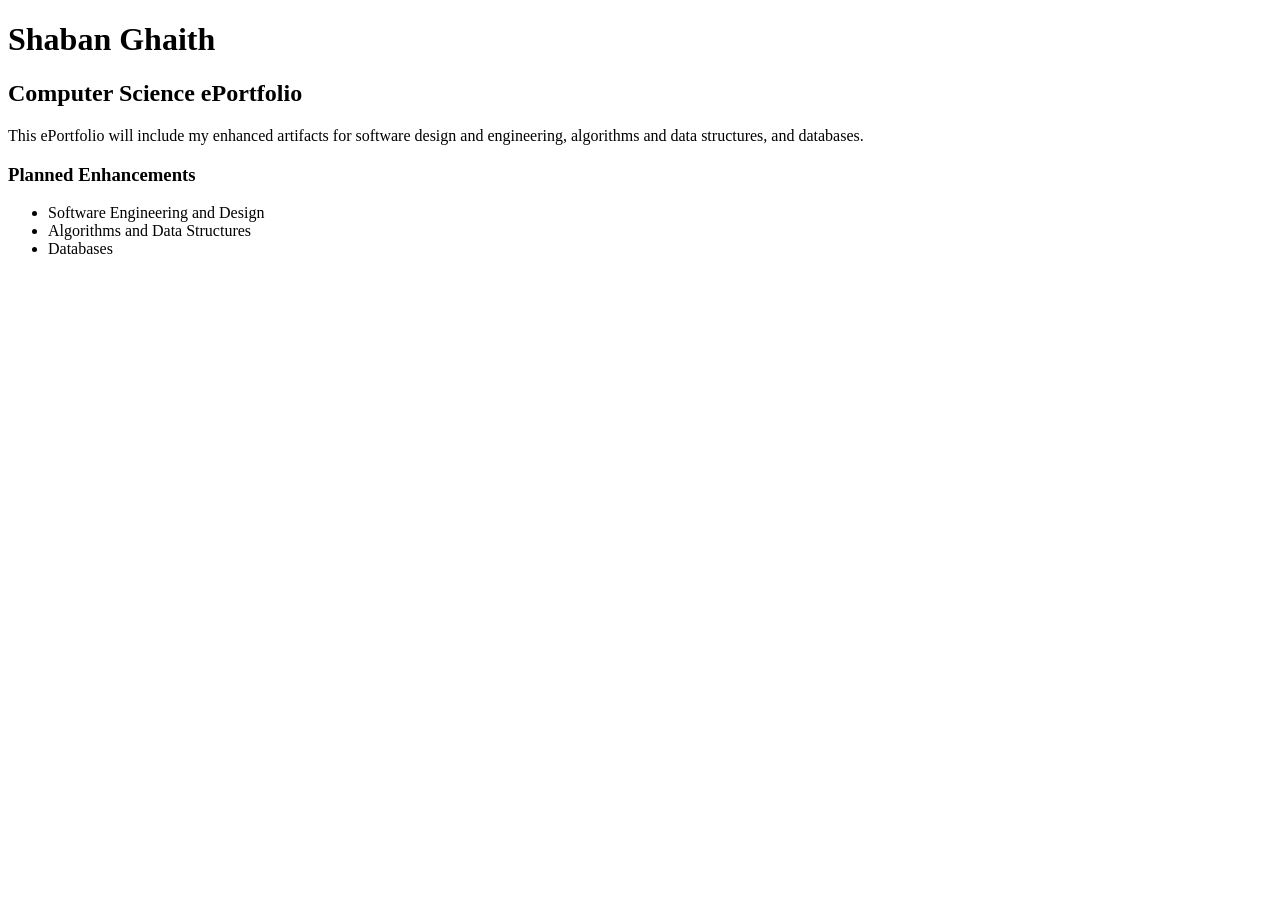
==== index.html @ 5a0df7dc "Add a simple homepage" ====
<!DOCTYPE html>
<html>
<head>
  <title>Shaban Ghaith ePortfolio</title>
</head>
<body>
  <h1>Shaban Ghaith</h1>
  <h2>Computer Science ePortfolio</h2>
  <p>This ePortfolio will include my enhanced artifacts for software design and engineering, algorithms and data structures, and databases.</p>

  <h3>Planned Enhancements</h3>
  <ul>
    <li>Software Engineering and Design</li>
    <li>Algorithms and Data Structures</li>
    <li>Databases</li>
  </ul>
</body>
</html>
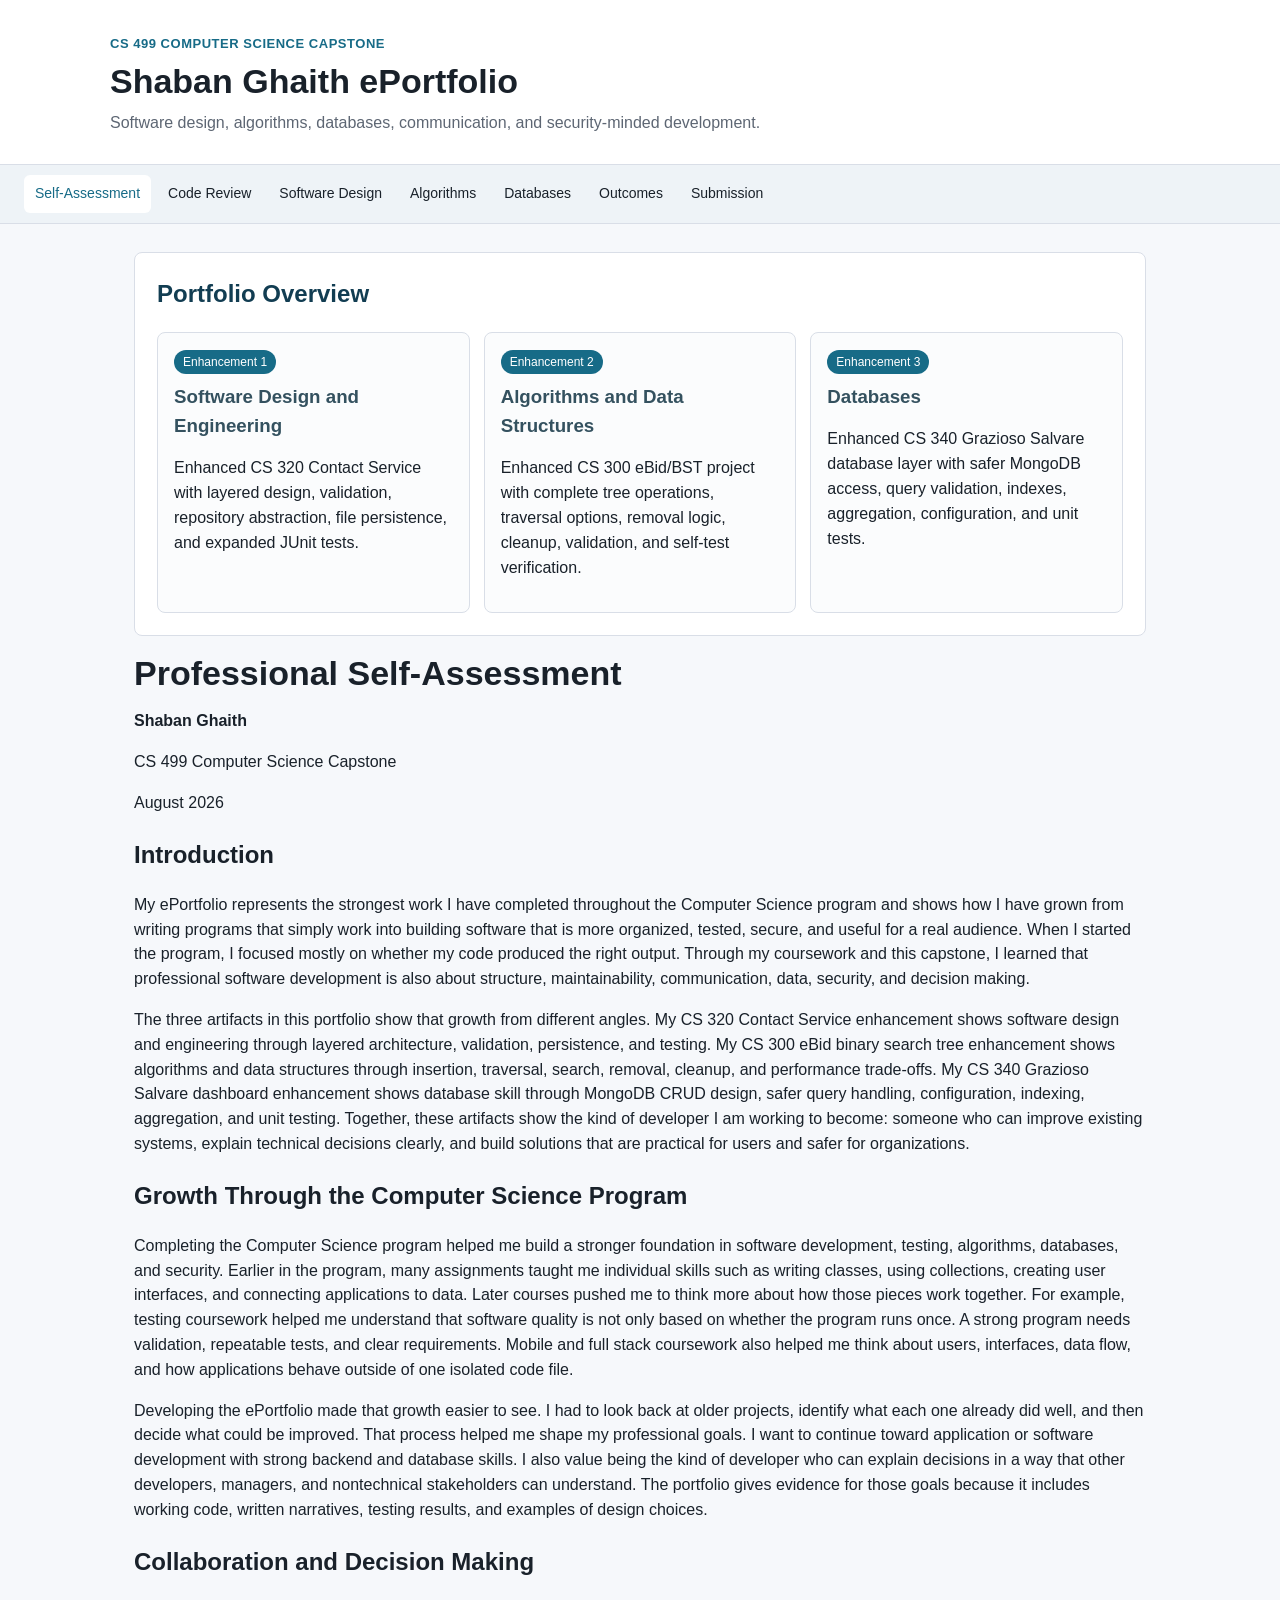
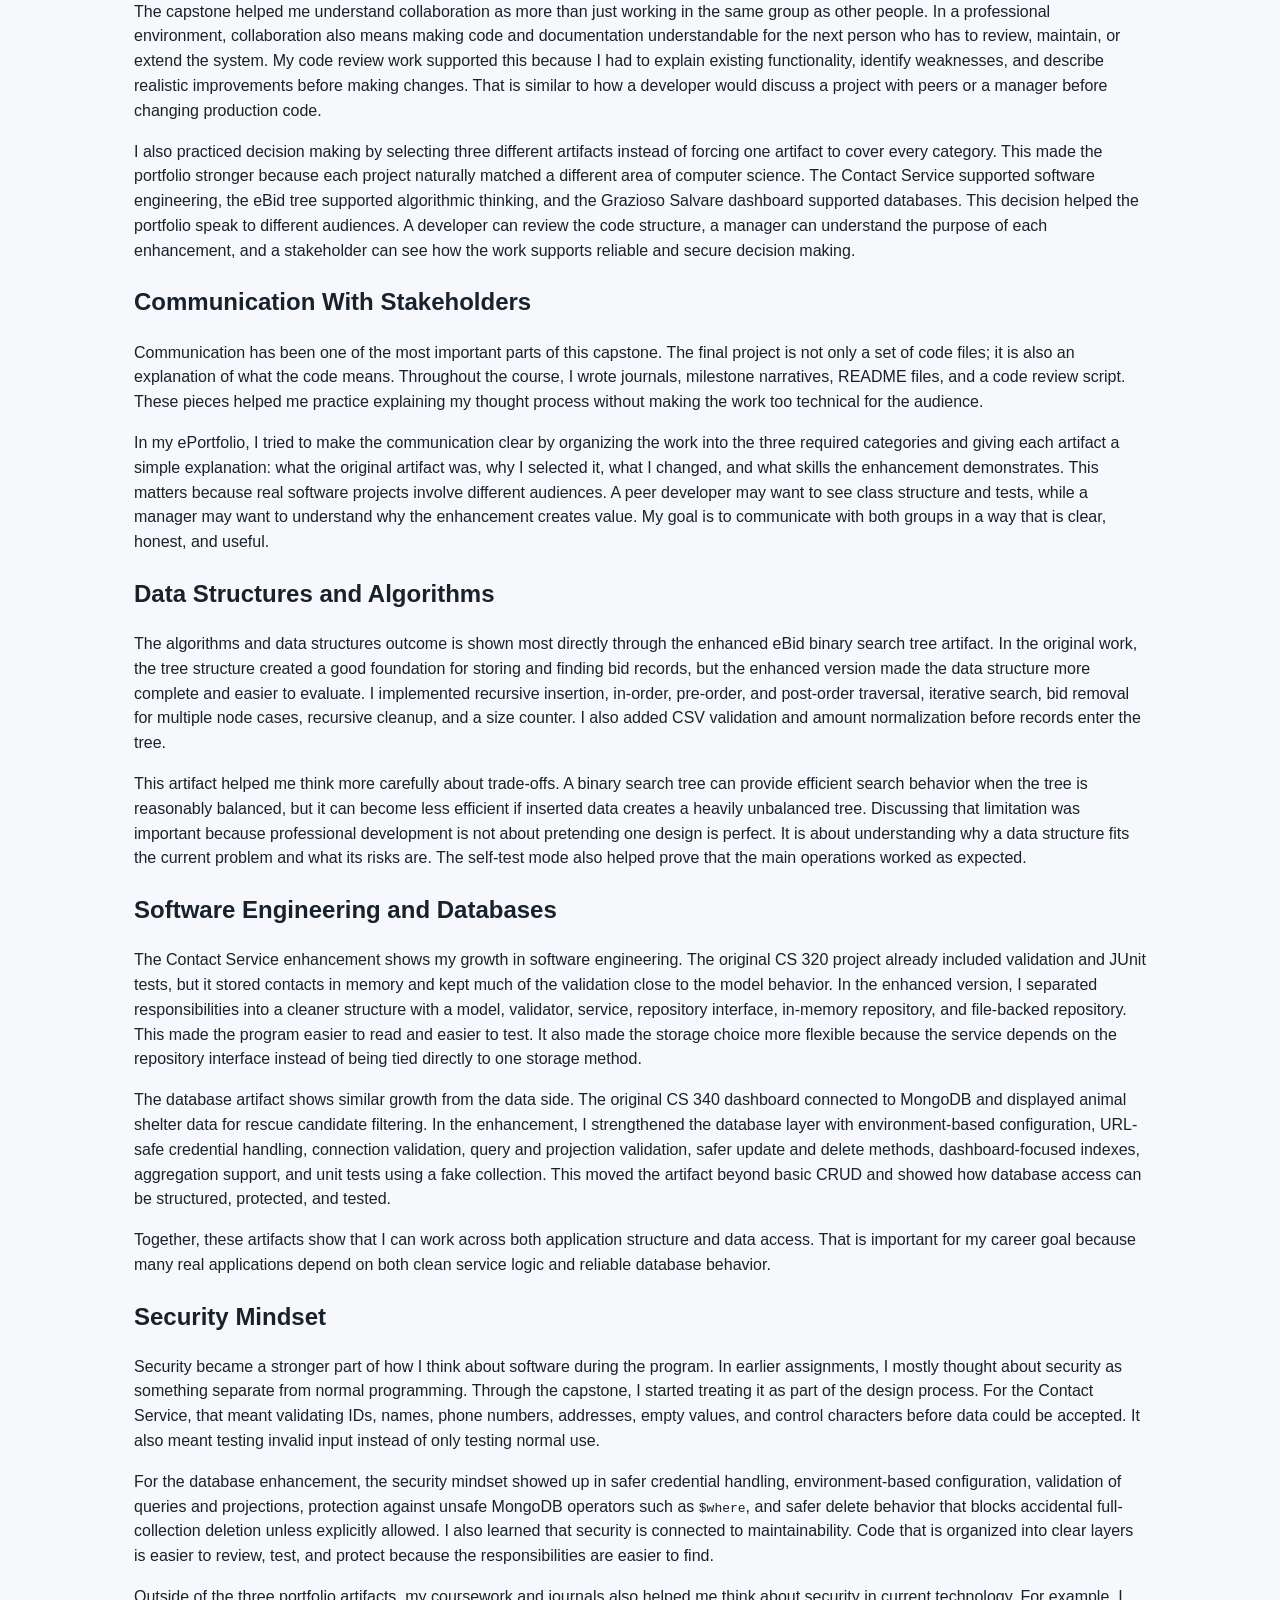
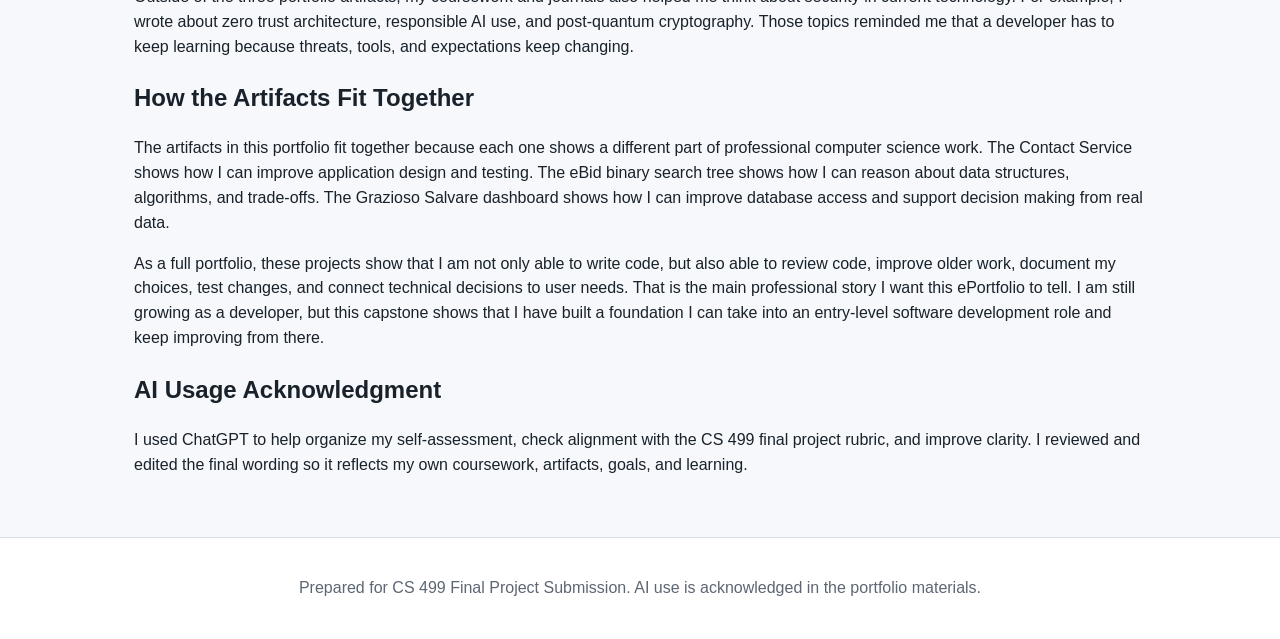
==== commit 19f9c7b7: "Add CS 499 final ePortfolio" ====
--- a/index.html
+++ b/index.html
@@ -1,18 +1,71 @@
-<!DOCTYPE html>
-<html>
+<!doctype html>
+<html lang="en">
 <head>
-  <title>Shaban Ghaith ePortfolio</title>
+  <meta charset="utf-8">
+  <meta name="viewport" content="width=device-width, initial-scale=1">
+  <title>Professional Self-Assessment</title>
+  <link rel="stylesheet" href="styles.css">
 </head>
 <body>
-  <h1>Shaban Ghaith</h1>
-  <h2>Computer Science ePortfolio</h2>
-  <p>This ePortfolio will include my enhanced artifacts for software design and engineering, algorithms and data structures, and databases.</p>
-
-  <h3>Planned Enhancements</h3>
-  <ul>
-    <li>Software Engineering and Design</li>
-    <li>Algorithms and Data Structures</li>
-    <li>Databases</li>
-  </ul>
+  <header class="site-header">
+    <div>
+      <p class="eyebrow">CS 499 Computer Science Capstone</p>
+      <h1>Shaban Ghaith ePortfolio</h1>
+      <p class="tagline">Software design, algorithms, databases, communication, and security-minded development.</p>
+    </div>
+  </header>
+  <nav class="nav"><a class="active" href="index.html">Self-Assessment</a>
+<a class="" href="code-review.html">Code Review</a>
+<a class="" href="enhancement-one.html">Software Design</a>
+<a class="" href="enhancement-two.html">Algorithms</a>
+<a class="" href="enhancement-three.html">Databases</a>
+<a class="" href="outcomes.html">Outcomes</a>
+<a class="" href="submission.html">Submission</a></nav>
+  <main class="content">
+    
+    <section class="section">
+      <h2>Portfolio Overview</h2>
+      <div class="cards">
+        <div class="card"><span class="badge">Enhancement 1</span><h3>Software Design and Engineering</h3><p>Enhanced CS 320 Contact Service with layered design, validation, repository abstraction, file persistence, and expanded JUnit tests.</p></div>
+        <div class="card"><span class="badge">Enhancement 2</span><h3>Algorithms and Data Structures</h3><p>Enhanced CS 300 eBid/BST project with complete tree operations, traversal options, removal logic, cleanup, validation, and self-test verification.</p></div>
+        <div class="card"><span class="badge">Enhancement 3</span><h3>Databases</h3><p>Enhanced CS 340 Grazioso Salvare database layer with safer MongoDB access, query validation, indexes, aggregation, configuration, and unit tests.</p></div>
+      </div>
+    </section>
+    <h1>Professional Self-Assessment</h1>
+<p><strong>Shaban Ghaith</strong></p>
+<p>CS 499 Computer Science Capstone</p>
+<p>August 2026</p>
+<h2>Introduction</h2>
+<p>My ePortfolio represents the strongest work I have completed throughout the Computer Science program and shows how I have grown from writing programs that simply work into building software that is more organized, tested, secure, and useful for a real audience. When I started the program, I focused mostly on whether my code produced the right output. Through my coursework and this capstone, I learned that professional software development is also about structure, maintainability, communication, data, security, and decision making.</p>
+<p>The three artifacts in this portfolio show that growth from different angles. My CS 320 Contact Service enhancement shows software design and engineering through layered architecture, validation, persistence, and testing. My CS 300 eBid binary search tree enhancement shows algorithms and data structures through insertion, traversal, search, removal, cleanup, and performance trade-offs. My CS 340 Grazioso Salvare dashboard enhancement shows database skill through MongoDB CRUD design, safer query handling, configuration, indexing, aggregation, and unit testing. Together, these artifacts show the kind of developer I am working to become: someone who can improve existing systems, explain technical decisions clearly, and build solutions that are practical for users and safer for organizations.</p>
+<h2>Growth Through the Computer Science Program</h2>
+<p>Completing the Computer Science program helped me build a stronger foundation in software development, testing, algorithms, databases, and security. Earlier in the program, many assignments taught me individual skills such as writing classes, using collections, creating user interfaces, and connecting applications to data. Later courses pushed me to think more about how those pieces work together. For example, testing coursework helped me understand that software quality is not only based on whether the program runs once. A strong program needs validation, repeatable tests, and clear requirements. Mobile and full stack coursework also helped me think about users, interfaces, data flow, and how applications behave outside of one isolated code file.</p>
+<p>Developing the ePortfolio made that growth easier to see. I had to look back at older projects, identify what each one already did well, and then decide what could be improved. That process helped me shape my professional goals. I want to continue toward application or software development with strong backend and database skills. I also value being the kind of developer who can explain decisions in a way that other developers, managers, and nontechnical stakeholders can understand. The portfolio gives evidence for those goals because it includes working code, written narratives, testing results, and examples of design choices.</p>
+<h2>Collaboration and Decision Making</h2>
+<p>The capstone helped me understand collaboration as more than just working in the same group as other people. In a professional environment, collaboration also means making code and documentation understandable for the next person who has to review, maintain, or extend the system. My code review work supported this because I had to explain existing functionality, identify weaknesses, and describe realistic improvements before making changes. That is similar to how a developer would discuss a project with peers or a manager before changing production code.</p>
+<p>I also practiced decision making by selecting three different artifacts instead of forcing one artifact to cover every category. This made the portfolio stronger because each project naturally matched a different area of computer science. The Contact Service supported software engineering, the eBid tree supported algorithmic thinking, and the Grazioso Salvare dashboard supported databases. This decision helped the portfolio speak to different audiences. A developer can review the code structure, a manager can understand the purpose of each enhancement, and a stakeholder can see how the work supports reliable and secure decision making.</p>
+<h2>Communication With Stakeholders</h2>
+<p>Communication has been one of the most important parts of this capstone. The final project is not only a set of code files; it is also an explanation of what the code means. Throughout the course, I wrote journals, milestone narratives, README files, and a code review script. These pieces helped me practice explaining my thought process without making the work too technical for the audience.</p>
+<p>In my ePortfolio, I tried to make the communication clear by organizing the work into the three required categories and giving each artifact a simple explanation: what the original artifact was, why I selected it, what I changed, and what skills the enhancement demonstrates. This matters because real software projects involve different audiences. A peer developer may want to see class structure and tests, while a manager may want to understand why the enhancement creates value. My goal is to communicate with both groups in a way that is clear, honest, and useful.</p>
+<h2>Data Structures and Algorithms</h2>
+<p>The algorithms and data structures outcome is shown most directly through the enhanced eBid binary search tree artifact. In the original work, the tree structure created a good foundation for storing and finding bid records, but the enhanced version made the data structure more complete and easier to evaluate. I implemented recursive insertion, in-order, pre-order, and post-order traversal, iterative search, bid removal for multiple node cases, recursive cleanup, and a size counter. I also added CSV validation and amount normalization before records enter the tree.</p>
+<p>This artifact helped me think more carefully about trade-offs. A binary search tree can provide efficient search behavior when the tree is reasonably balanced, but it can become less efficient if inserted data creates a heavily unbalanced tree. Discussing that limitation was important because professional development is not about pretending one design is perfect. It is about understanding why a data structure fits the current problem and what its risks are. The self-test mode also helped prove that the main operations worked as expected.</p>
+<h2>Software Engineering and Databases</h2>
+<p>The Contact Service enhancement shows my growth in software engineering. The original CS 320 project already included validation and JUnit tests, but it stored contacts in memory and kept much of the validation close to the model behavior. In the enhanced version, I separated responsibilities into a cleaner structure with a model, validator, service, repository interface, in-memory repository, and file-backed repository. This made the program easier to read and easier to test. It also made the storage choice more flexible because the service depends on the repository interface instead of being tied directly to one storage method.</p>
+<p>The database artifact shows similar growth from the data side. The original CS 340 dashboard connected to MongoDB and displayed animal shelter data for rescue candidate filtering. In the enhancement, I strengthened the database layer with environment-based configuration, URL-safe credential handling, connection validation, query and projection validation, safer update and delete methods, dashboard-focused indexes, aggregation support, and unit tests using a fake collection. This moved the artifact beyond basic CRUD and showed how database access can be structured, protected, and tested.</p>
+<p>Together, these artifacts show that I can work across both application structure and data access. That is important for my career goal because many real applications depend on both clean service logic and reliable database behavior.</p>
+<h2>Security Mindset</h2>
+<p>Security became a stronger part of how I think about software during the program. In earlier assignments, I mostly thought about security as something separate from normal programming. Through the capstone, I started treating it as part of the design process. For the Contact Service, that meant validating IDs, names, phone numbers, addresses, empty values, and control characters before data could be accepted. It also meant testing invalid input instead of only testing normal use.</p>
+<p>For the database enhancement, the security mindset showed up in safer credential handling, environment-based configuration, validation of queries and projections, protection against unsafe MongoDB operators such as <code>$where</code>, and safer delete behavior that blocks accidental full-collection deletion unless explicitly allowed. I also learned that security is connected to maintainability. Code that is organized into clear layers is easier to review, test, and protect because the responsibilities are easier to find.</p>
+<p>Outside of the three portfolio artifacts, my coursework and journals also helped me think about security in current technology. For example, I wrote about zero trust architecture, responsible AI use, and post-quantum cryptography. Those topics reminded me that a developer has to keep learning because threats, tools, and expectations keep changing.</p>
+<h2>How the Artifacts Fit Together</h2>
+<p>The artifacts in this portfolio fit together because each one shows a different part of professional computer science work. The Contact Service shows how I can improve application design and testing. The eBid binary search tree shows how I can reason about data structures, algorithms, and trade-offs. The Grazioso Salvare dashboard shows how I can improve database access and support decision making from real data.</p>
+<p>As a full portfolio, these projects show that I am not only able to write code, but also able to review code, improve older work, document my choices, test changes, and connect technical decisions to user needs. That is the main professional story I want this ePortfolio to tell. I am still growing as a developer, but this capstone shows that I have built a foundation I can take into an entry-level software development role and keep improving from there.</p>
+<h2>AI Usage Acknowledgment</h2>
+<p>I used ChatGPT to help organize my self-assessment, check alignment with the CS 499 final project rubric, and improve clarity. I reviewed and edited the final wording so it reflects my own coursework, artifacts, goals, and learning.</p>
+  </main>
+  <footer class="footer">
+    <p>Prepared for CS 499 Final Project Submission. AI use is acknowledged in the portfolio materials.</p>
+  </footer>
 </body>
 </html>
--- a/styles.css
+++ b/styles.css
@@ -0,0 +1,154 @@
+
+:root {
+  --ink: #19212a;
+  --muted: #5d6673;
+  --line: #d9dee7;
+  --paper: #ffffff;
+  --wash: #f6f8fb;
+  --accent: #176b87;
+  --accent-2: #7a5c2e;
+  --good: #276749;
+}
+* { box-sizing: border-box; }
+body {
+  margin: 0;
+  font-family: Arial, Helvetica, sans-serif;
+  color: var(--ink);
+  background: var(--wash);
+  line-height: 1.55;
+}
+.site-header {
+  background: #ffffff;
+  border-bottom: 1px solid var(--line);
+  padding: 34px 24px 28px;
+}
+.site-header > div, .content {
+  max-width: 1060px;
+  margin: 0 auto;
+}
+.eyebrow {
+  margin: 0 0 8px;
+  color: var(--accent);
+  font-size: 13px;
+  font-weight: 700;
+  letter-spacing: .04em;
+  text-transform: uppercase;
+}
+h1 {
+  margin: 0;
+  font-size: 34px;
+  line-height: 1.15;
+}
+.tagline {
+  margin: 10px 0 0;
+  max-width: 760px;
+  color: var(--muted);
+}
+.nav {
+  position: sticky;
+  top: 0;
+  z-index: 10;
+  display: flex;
+  gap: 6px;
+  overflow-x: auto;
+  padding: 10px 24px;
+  background: #eef3f7;
+  border-bottom: 1px solid var(--line);
+}
+.nav a {
+  color: var(--ink);
+  text-decoration: none;
+  padding: 8px 11px;
+  border-radius: 6px;
+  white-space: nowrap;
+  font-size: 14px;
+}
+.nav a.active, .nav a:hover {
+  background: #ffffff;
+  color: var(--accent);
+}
+.content {
+  padding: 28px 24px 44px;
+}
+.section {
+  background: var(--paper);
+  border: 1px solid var(--line);
+  border-radius: 8px;
+  padding: 22px;
+  margin-bottom: 18px;
+}
+.section h2 {
+  margin-top: 0;
+  color: #123d52;
+  font-size: 24px;
+}
+.section h3 {
+  color: #34515f;
+  margin-bottom: 6px;
+}
+.cards {
+  display: grid;
+  grid-template-columns: repeat(auto-fit, minmax(240px, 1fr));
+  gap: 14px;
+}
+.card {
+  border: 1px solid var(--line);
+  border-radius: 8px;
+  padding: 16px;
+  background: #fbfcfd;
+}
+.card h3 { margin-top: 0; }
+.badge {
+  display: inline-block;
+  font-size: 12px;
+  color: #fff;
+  background: var(--accent);
+  border-radius: 999px;
+  padding: 3px 9px;
+  margin-bottom: 8px;
+}
+.link-grid {
+  display: grid;
+  grid-template-columns: repeat(auto-fit, minmax(230px, 1fr));
+  gap: 10px;
+  margin-top: 12px;
+}
+.link-grid a, .button {
+  display: block;
+  border: 1px solid var(--line);
+  background: #ffffff;
+  color: #0f5369;
+  padding: 10px 12px;
+  border-radius: 6px;
+  text-decoration: none;
+  font-weight: 700;
+}
+.link-grid a:hover, .button:hover {
+  border-color: var(--accent);
+}
+.outcome {
+  border-left: 4px solid var(--accent);
+  padding-left: 14px;
+  margin: 16px 0;
+}
+.narrative p {
+  margin: 0 0 12px;
+}
+pre {
+  overflow-x: auto;
+  padding: 14px;
+  border-radius: 6px;
+  background: #101820;
+  color: #edf7ff;
+}
+.footer {
+  border-top: 1px solid var(--line);
+  color: var(--muted);
+  text-align: center;
+  padding: 22px;
+  background: #ffffff;
+}
+@media (max-width: 640px) {
+  h1 { font-size: 28px; }
+  .section { padding: 18px; }
+}
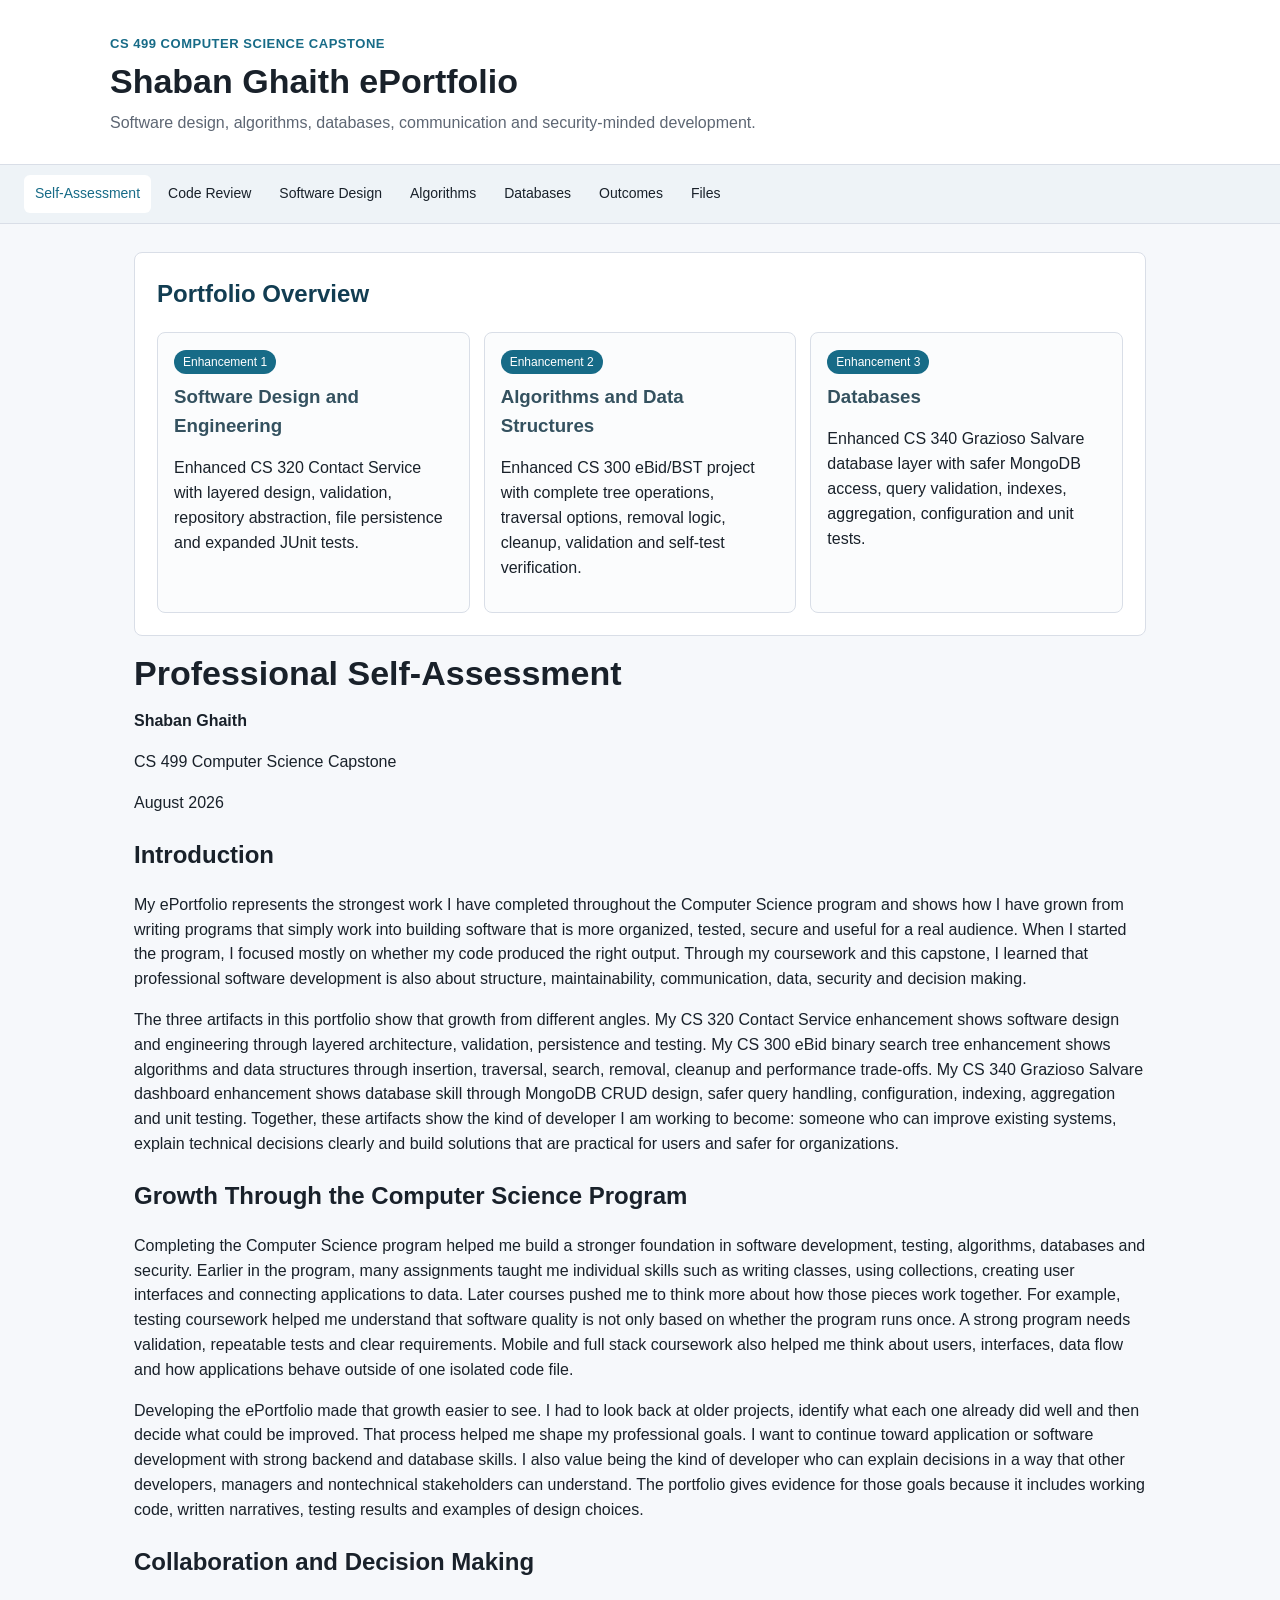
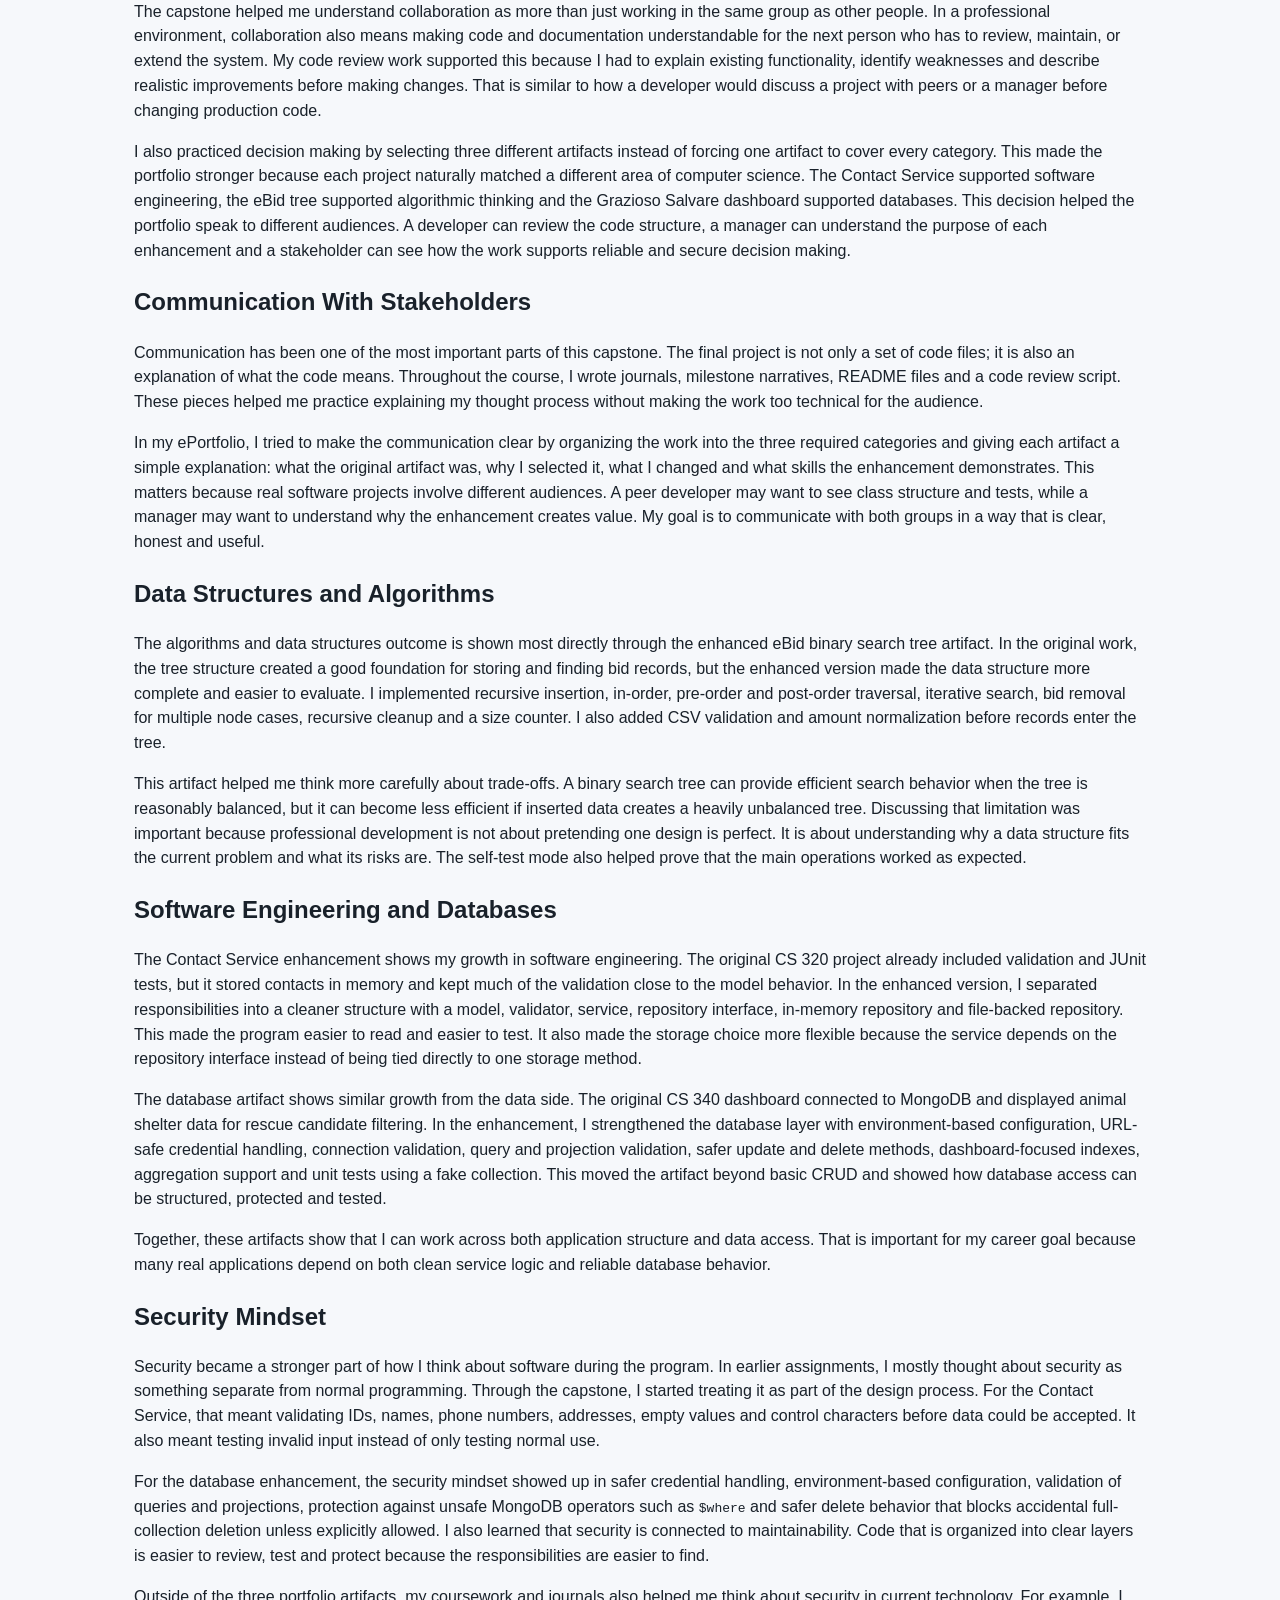
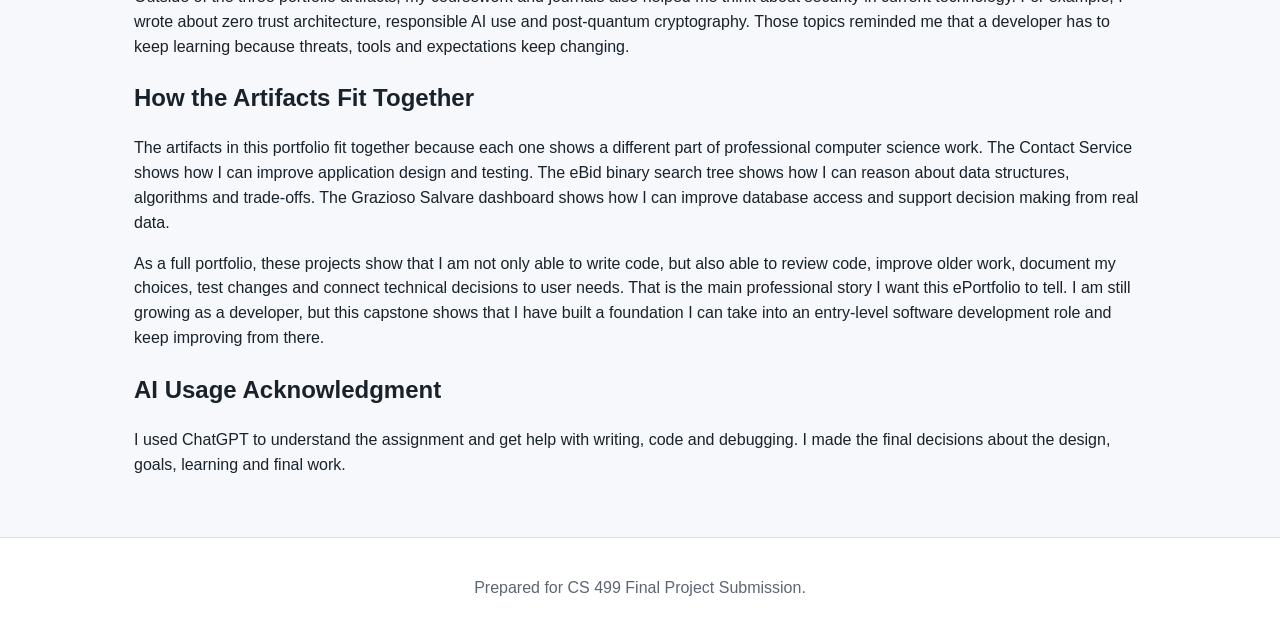
==== commit 5e18c99d: "Refine CS 499 ePortfolio wording" ====
--- a/index.html
+++ b/index.html
@@ -11,7 +11,7 @@
     <div>
       <p class="eyebrow">CS 499 Computer Science Capstone</p>
       <h1>Shaban Ghaith ePortfolio</h1>
-      <p class="tagline">Software design, algorithms, databases, communication, and security-minded development.</p>
+      <p class="tagline">Software design, algorithms, databases, communication and security-minded development.</p>
     </div>
   </header>
   <nav class="nav"><a class="active" href="index.html">Self-Assessment</a>
@@ -20,15 +20,15 @@
 <a class="" href="enhancement-two.html">Algorithms</a>
 <a class="" href="enhancement-three.html">Databases</a>
 <a class="" href="outcomes.html">Outcomes</a>
-<a class="" href="submission.html">Submission</a></nav>
+<a class="" href="submission.html">Files</a></nav>
   <main class="content">
     
     <section class="section">
       <h2>Portfolio Overview</h2>
       <div class="cards">
-        <div class="card"><span class="badge">Enhancement 1</span><h3>Software Design and Engineering</h3><p>Enhanced CS 320 Contact Service with layered design, validation, repository abstraction, file persistence, and expanded JUnit tests.</p></div>
-        <div class="card"><span class="badge">Enhancement 2</span><h3>Algorithms and Data Structures</h3><p>Enhanced CS 300 eBid/BST project with complete tree operations, traversal options, removal logic, cleanup, validation, and self-test verification.</p></div>
-        <div class="card"><span class="badge">Enhancement 3</span><h3>Databases</h3><p>Enhanced CS 340 Grazioso Salvare database layer with safer MongoDB access, query validation, indexes, aggregation, configuration, and unit tests.</p></div>
+        <div class="card"><span class="badge">Enhancement 1</span><h3>Software Design and Engineering</h3><p>Enhanced CS 320 Contact Service with layered design, validation, repository abstraction, file persistence and expanded JUnit tests.</p></div>
+        <div class="card"><span class="badge">Enhancement 2</span><h3>Algorithms and Data Structures</h3><p>Enhanced CS 300 eBid/BST project with complete tree operations, traversal options, removal logic, cleanup, validation and self-test verification.</p></div>
+        <div class="card"><span class="badge">Enhancement 3</span><h3>Databases</h3><p>Enhanced CS 340 Grazioso Salvare database layer with safer MongoDB access, query validation, indexes, aggregation, configuration and unit tests.</p></div>
       </div>
     </section>
     <h1>Professional Self-Assessment</h1>
@@ -36,36 +36,36 @@
 <p>CS 499 Computer Science Capstone</p>
 <p>August 2026</p>
 <h2>Introduction</h2>
-<p>My ePortfolio represents the strongest work I have completed throughout the Computer Science program and shows how I have grown from writing programs that simply work into building software that is more organized, tested, secure, and useful for a real audience. When I started the program, I focused mostly on whether my code produced the right output. Through my coursework and this capstone, I learned that professional software development is also about structure, maintainability, communication, data, security, and decision making.</p>
-<p>The three artifacts in this portfolio show that growth from different angles. My CS 320 Contact Service enhancement shows software design and engineering through layered architecture, validation, persistence, and testing. My CS 300 eBid binary search tree enhancement shows algorithms and data structures through insertion, traversal, search, removal, cleanup, and performance trade-offs. My CS 340 Grazioso Salvare dashboard enhancement shows database skill through MongoDB CRUD design, safer query handling, configuration, indexing, aggregation, and unit testing. Together, these artifacts show the kind of developer I am working to become: someone who can improve existing systems, explain technical decisions clearly, and build solutions that are practical for users and safer for organizations.</p>
+<p>My ePortfolio represents the strongest work I have completed throughout the Computer Science program and shows how I have grown from writing programs that simply work into building software that is more organized, tested, secure and useful for a real audience. When I started the program, I focused mostly on whether my code produced the right output. Through my coursework and this capstone, I learned that professional software development is also about structure, maintainability, communication, data, security and decision making.</p>
+<p>The three artifacts in this portfolio show that growth from different angles. My CS 320 Contact Service enhancement shows software design and engineering through layered architecture, validation, persistence and testing. My CS 300 eBid binary search tree enhancement shows algorithms and data structures through insertion, traversal, search, removal, cleanup and performance trade-offs. My CS 340 Grazioso Salvare dashboard enhancement shows database skill through MongoDB CRUD design, safer query handling, configuration, indexing, aggregation and unit testing. Together, these artifacts show the kind of developer I am working to become: someone who can improve existing systems, explain technical decisions clearly and build solutions that are practical for users and safer for organizations.</p>
 <h2>Growth Through the Computer Science Program</h2>
-<p>Completing the Computer Science program helped me build a stronger foundation in software development, testing, algorithms, databases, and security. Earlier in the program, many assignments taught me individual skills such as writing classes, using collections, creating user interfaces, and connecting applications to data. Later courses pushed me to think more about how those pieces work together. For example, testing coursework helped me understand that software quality is not only based on whether the program runs once. A strong program needs validation, repeatable tests, and clear requirements. Mobile and full stack coursework also helped me think about users, interfaces, data flow, and how applications behave outside of one isolated code file.</p>
-<p>Developing the ePortfolio made that growth easier to see. I had to look back at older projects, identify what each one already did well, and then decide what could be improved. That process helped me shape my professional goals. I want to continue toward application or software development with strong backend and database skills. I also value being the kind of developer who can explain decisions in a way that other developers, managers, and nontechnical stakeholders can understand. The portfolio gives evidence for those goals because it includes working code, written narratives, testing results, and examples of design choices.</p>
+<p>Completing the Computer Science program helped me build a stronger foundation in software development, testing, algorithms, databases and security. Earlier in the program, many assignments taught me individual skills such as writing classes, using collections, creating user interfaces and connecting applications to data. Later courses pushed me to think more about how those pieces work together. For example, testing coursework helped me understand that software quality is not only based on whether the program runs once. A strong program needs validation, repeatable tests and clear requirements. Mobile and full stack coursework also helped me think about users, interfaces, data flow and how applications behave outside of one isolated code file.</p>
+<p>Developing the ePortfolio made that growth easier to see. I had to look back at older projects, identify what each one already did well and then decide what could be improved. That process helped me shape my professional goals. I want to continue toward application or software development with strong backend and database skills. I also value being the kind of developer who can explain decisions in a way that other developers, managers and nontechnical stakeholders can understand. The portfolio gives evidence for those goals because it includes working code, written narratives, testing results and examples of design choices.</p>
 <h2>Collaboration and Decision Making</h2>
-<p>The capstone helped me understand collaboration as more than just working in the same group as other people. In a professional environment, collaboration also means making code and documentation understandable for the next person who has to review, maintain, or extend the system. My code review work supported this because I had to explain existing functionality, identify weaknesses, and describe realistic improvements before making changes. That is similar to how a developer would discuss a project with peers or a manager before changing production code.</p>
-<p>I also practiced decision making by selecting three different artifacts instead of forcing one artifact to cover every category. This made the portfolio stronger because each project naturally matched a different area of computer science. The Contact Service supported software engineering, the eBid tree supported algorithmic thinking, and the Grazioso Salvare dashboard supported databases. This decision helped the portfolio speak to different audiences. A developer can review the code structure, a manager can understand the purpose of each enhancement, and a stakeholder can see how the work supports reliable and secure decision making.</p>
+<p>The capstone helped me understand collaboration as more than just working in the same group as other people. In a professional environment, collaboration also means making code and documentation understandable for the next person who has to review, maintain, or extend the system. My code review work supported this because I had to explain existing functionality, identify weaknesses and describe realistic improvements before making changes. That is similar to how a developer would discuss a project with peers or a manager before changing production code.</p>
+<p>I also practiced decision making by selecting three different artifacts instead of forcing one artifact to cover every category. This made the portfolio stronger because each project naturally matched a different area of computer science. The Contact Service supported software engineering, the eBid tree supported algorithmic thinking and the Grazioso Salvare dashboard supported databases. This decision helped the portfolio speak to different audiences. A developer can review the code structure, a manager can understand the purpose of each enhancement and a stakeholder can see how the work supports reliable and secure decision making.</p>
 <h2>Communication With Stakeholders</h2>
-<p>Communication has been one of the most important parts of this capstone. The final project is not only a set of code files; it is also an explanation of what the code means. Throughout the course, I wrote journals, milestone narratives, README files, and a code review script. These pieces helped me practice explaining my thought process without making the work too technical for the audience.</p>
-<p>In my ePortfolio, I tried to make the communication clear by organizing the work into the three required categories and giving each artifact a simple explanation: what the original artifact was, why I selected it, what I changed, and what skills the enhancement demonstrates. This matters because real software projects involve different audiences. A peer developer may want to see class structure and tests, while a manager may want to understand why the enhancement creates value. My goal is to communicate with both groups in a way that is clear, honest, and useful.</p>
+<p>Communication has been one of the most important parts of this capstone. The final project is not only a set of code files; it is also an explanation of what the code means. Throughout the course, I wrote journals, milestone narratives, README files and a code review script. These pieces helped me practice explaining my thought process without making the work too technical for the audience.</p>
+<p>In my ePortfolio, I tried to make the communication clear by organizing the work into the three required categories and giving each artifact a simple explanation: what the original artifact was, why I selected it, what I changed and what skills the enhancement demonstrates. This matters because real software projects involve different audiences. A peer developer may want to see class structure and tests, while a manager may want to understand why the enhancement creates value. My goal is to communicate with both groups in a way that is clear, honest and useful.</p>
 <h2>Data Structures and Algorithms</h2>
-<p>The algorithms and data structures outcome is shown most directly through the enhanced eBid binary search tree artifact. In the original work, the tree structure created a good foundation for storing and finding bid records, but the enhanced version made the data structure more complete and easier to evaluate. I implemented recursive insertion, in-order, pre-order, and post-order traversal, iterative search, bid removal for multiple node cases, recursive cleanup, and a size counter. I also added CSV validation and amount normalization before records enter the tree.</p>
+<p>The algorithms and data structures outcome is shown most directly through the enhanced eBid binary search tree artifact. In the original work, the tree structure created a good foundation for storing and finding bid records, but the enhanced version made the data structure more complete and easier to evaluate. I implemented recursive insertion, in-order, pre-order and post-order traversal, iterative search, bid removal for multiple node cases, recursive cleanup and a size counter. I also added CSV validation and amount normalization before records enter the tree.</p>
 <p>This artifact helped me think more carefully about trade-offs. A binary search tree can provide efficient search behavior when the tree is reasonably balanced, but it can become less efficient if inserted data creates a heavily unbalanced tree. Discussing that limitation was important because professional development is not about pretending one design is perfect. It is about understanding why a data structure fits the current problem and what its risks are. The self-test mode also helped prove that the main operations worked as expected.</p>
 <h2>Software Engineering and Databases</h2>
-<p>The Contact Service enhancement shows my growth in software engineering. The original CS 320 project already included validation and JUnit tests, but it stored contacts in memory and kept much of the validation close to the model behavior. In the enhanced version, I separated responsibilities into a cleaner structure with a model, validator, service, repository interface, in-memory repository, and file-backed repository. This made the program easier to read and easier to test. It also made the storage choice more flexible because the service depends on the repository interface instead of being tied directly to one storage method.</p>
-<p>The database artifact shows similar growth from the data side. The original CS 340 dashboard connected to MongoDB and displayed animal shelter data for rescue candidate filtering. In the enhancement, I strengthened the database layer with environment-based configuration, URL-safe credential handling, connection validation, query and projection validation, safer update and delete methods, dashboard-focused indexes, aggregation support, and unit tests using a fake collection. This moved the artifact beyond basic CRUD and showed how database access can be structured, protected, and tested.</p>
+<p>The Contact Service enhancement shows my growth in software engineering. The original CS 320 project already included validation and JUnit tests, but it stored contacts in memory and kept much of the validation close to the model behavior. In the enhanced version, I separated responsibilities into a cleaner structure with a model, validator, service, repository interface, in-memory repository and file-backed repository. This made the program easier to read and easier to test. It also made the storage choice more flexible because the service depends on the repository interface instead of being tied directly to one storage method.</p>
+<p>The database artifact shows similar growth from the data side. The original CS 340 dashboard connected to MongoDB and displayed animal shelter data for rescue candidate filtering. In the enhancement, I strengthened the database layer with environment-based configuration, URL-safe credential handling, connection validation, query and projection validation, safer update and delete methods, dashboard-focused indexes, aggregation support and unit tests using a fake collection. This moved the artifact beyond basic CRUD and showed how database access can be structured, protected and tested.</p>
 <p>Together, these artifacts show that I can work across both application structure and data access. That is important for my career goal because many real applications depend on both clean service logic and reliable database behavior.</p>
 <h2>Security Mindset</h2>
-<p>Security became a stronger part of how I think about software during the program. In earlier assignments, I mostly thought about security as something separate from normal programming. Through the capstone, I started treating it as part of the design process. For the Contact Service, that meant validating IDs, names, phone numbers, addresses, empty values, and control characters before data could be accepted. It also meant testing invalid input instead of only testing normal use.</p>
-<p>For the database enhancement, the security mindset showed up in safer credential handling, environment-based configuration, validation of queries and projections, protection against unsafe MongoDB operators such as <code>$where</code>, and safer delete behavior that blocks accidental full-collection deletion unless explicitly allowed. I also learned that security is connected to maintainability. Code that is organized into clear layers is easier to review, test, and protect because the responsibilities are easier to find.</p>
-<p>Outside of the three portfolio artifacts, my coursework and journals also helped me think about security in current technology. For example, I wrote about zero trust architecture, responsible AI use, and post-quantum cryptography. Those topics reminded me that a developer has to keep learning because threats, tools, and expectations keep changing.</p>
+<p>Security became a stronger part of how I think about software during the program. In earlier assignments, I mostly thought about security as something separate from normal programming. Through the capstone, I started treating it as part of the design process. For the Contact Service, that meant validating IDs, names, phone numbers, addresses, empty values and control characters before data could be accepted. It also meant testing invalid input instead of only testing normal use.</p>
+<p>For the database enhancement, the security mindset showed up in safer credential handling, environment-based configuration, validation of queries and projections, protection against unsafe MongoDB operators such as <code>$where</code> and safer delete behavior that blocks accidental full-collection deletion unless explicitly allowed. I also learned that security is connected to maintainability. Code that is organized into clear layers is easier to review, test and protect because the responsibilities are easier to find.</p>
+<p>Outside of the three portfolio artifacts, my coursework and journals also helped me think about security in current technology. For example, I wrote about zero trust architecture, responsible AI use and post-quantum cryptography. Those topics reminded me that a developer has to keep learning because threats, tools and expectations keep changing.</p>
 <h2>How the Artifacts Fit Together</h2>
-<p>The artifacts in this portfolio fit together because each one shows a different part of professional computer science work. The Contact Service shows how I can improve application design and testing. The eBid binary search tree shows how I can reason about data structures, algorithms, and trade-offs. The Grazioso Salvare dashboard shows how I can improve database access and support decision making from real data.</p>
-<p>As a full portfolio, these projects show that I am not only able to write code, but also able to review code, improve older work, document my choices, test changes, and connect technical decisions to user needs. That is the main professional story I want this ePortfolio to tell. I am still growing as a developer, but this capstone shows that I have built a foundation I can take into an entry-level software development role and keep improving from there.</p>
+<p>The artifacts in this portfolio fit together because each one shows a different part of professional computer science work. The Contact Service shows how I can improve application design and testing. The eBid binary search tree shows how I can reason about data structures, algorithms and trade-offs. The Grazioso Salvare dashboard shows how I can improve database access and support decision making from real data.</p>
+<p>As a full portfolio, these projects show that I am not only able to write code, but also able to review code, improve older work, document my choices, test changes and connect technical decisions to user needs. That is the main professional story I want this ePortfolio to tell. I am still growing as a developer, but this capstone shows that I have built a foundation I can take into an entry-level software development role and keep improving from there.</p>
 <h2>AI Usage Acknowledgment</h2>
-<p>I used ChatGPT to help organize my self-assessment, check alignment with the CS 499 final project rubric, and improve clarity. I reviewed and edited the final wording so it reflects my own coursework, artifacts, goals, and learning.</p>
+<p>I used ChatGPT to understand the assignment and get help with writing, code and debugging. I made the final decisions about the design, goals, learning and final work.</p>
   </main>
   <footer class="footer">
-    <p>Prepared for CS 499 Final Project Submission. AI use is acknowledged in the portfolio materials.</p>
+    <p>Prepared for CS 499 Final Project Submission.</p>
   </footer>
 </body>
 </html>
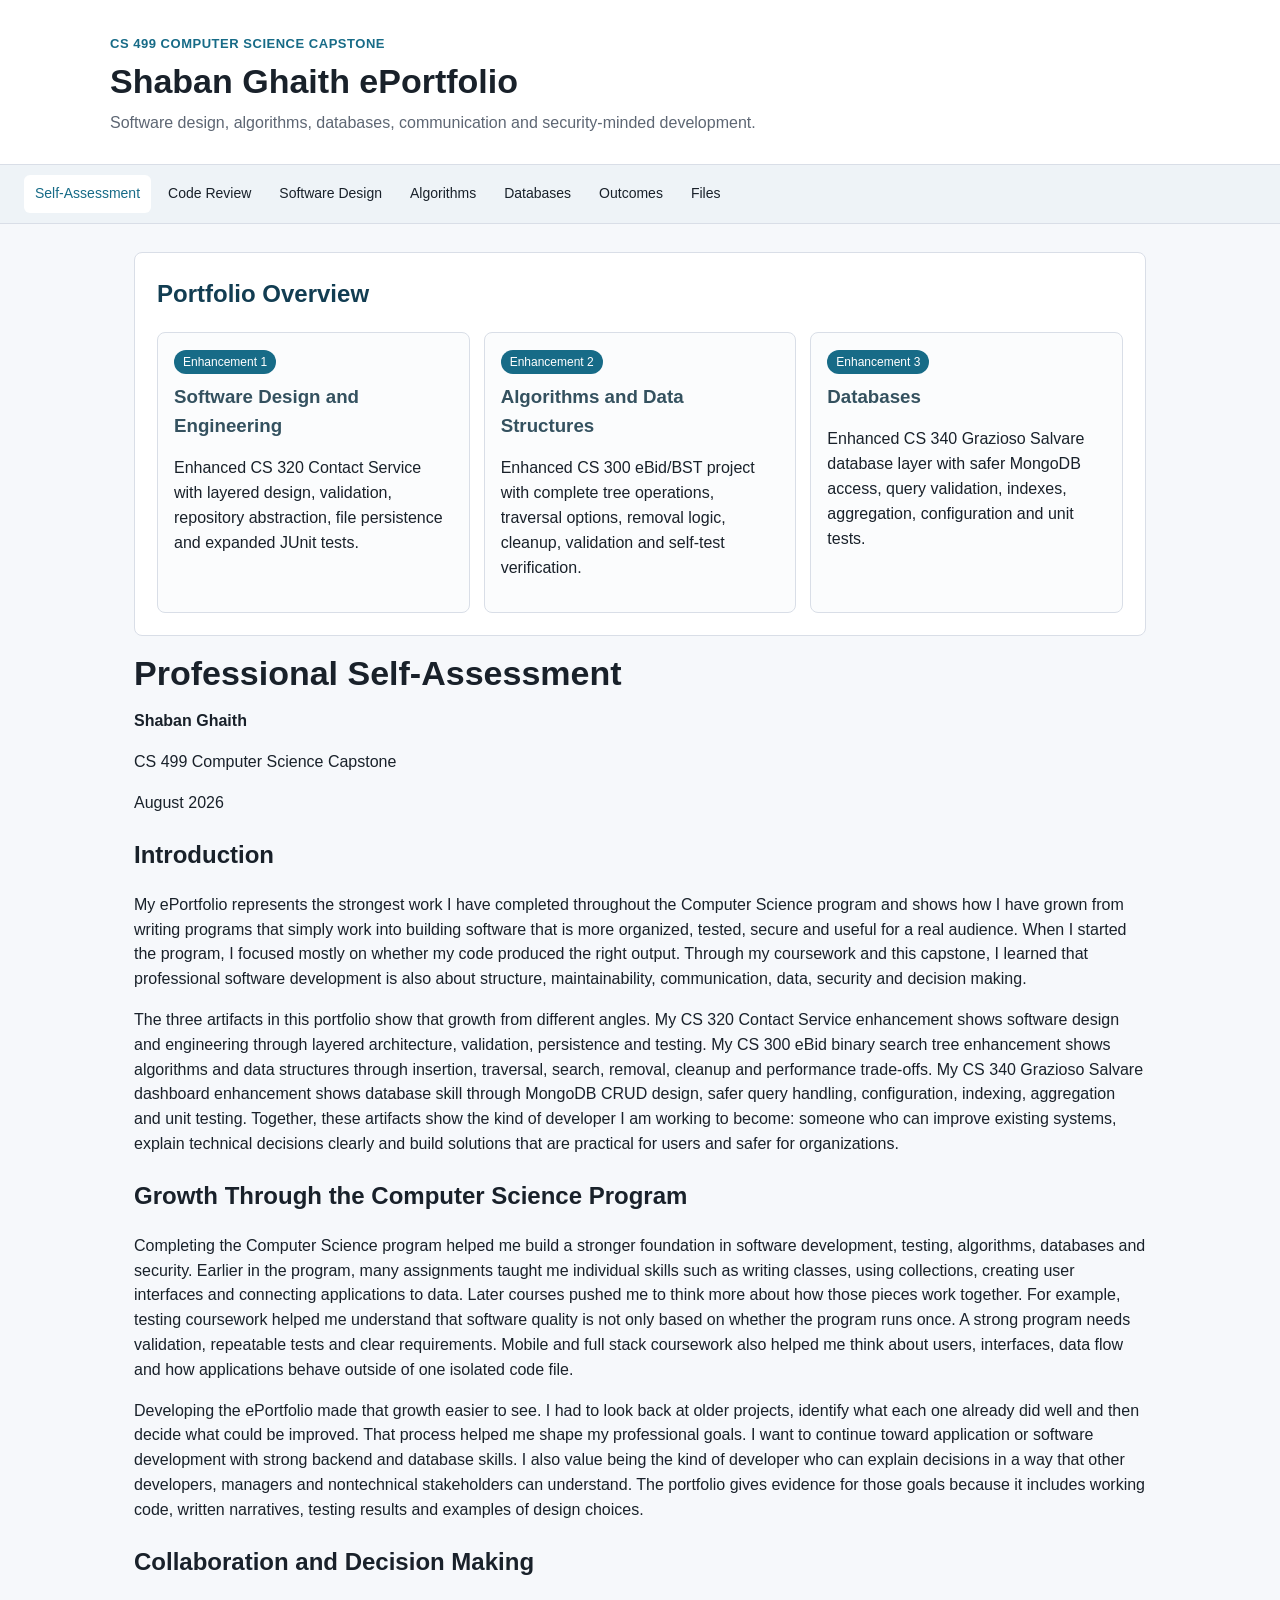
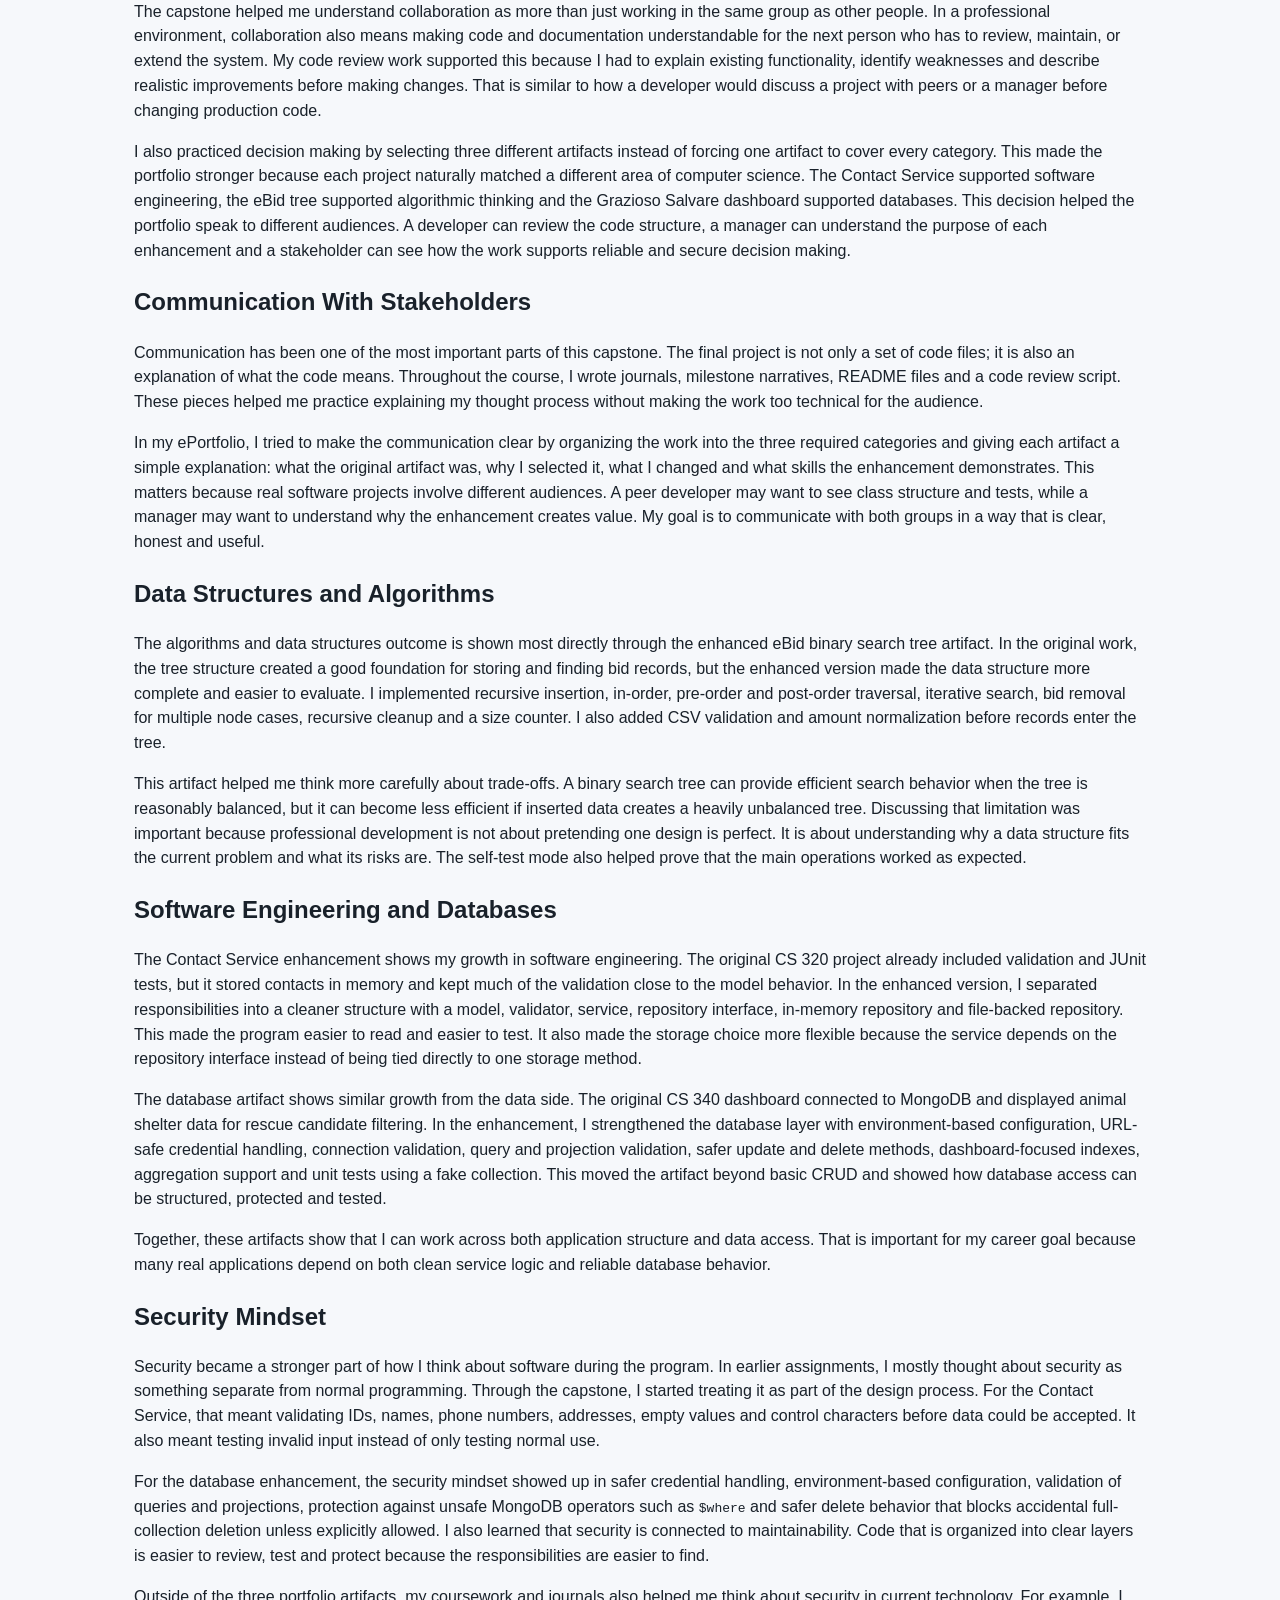
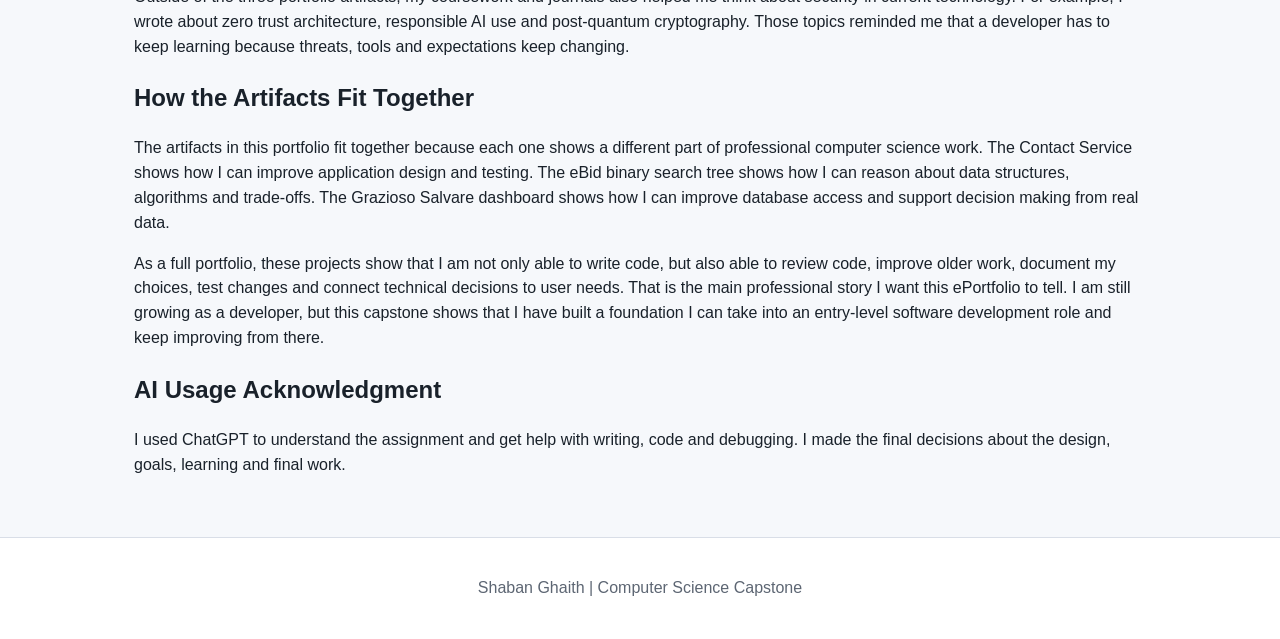
==== commit 0ae903e2: "Simplify CS 499 ePortfolio materials" ====
--- a/index.html
+++ b/index.html
@@ -65,7 +65,7 @@
 <p>I used ChatGPT to understand the assignment and get help with writing, code and debugging. I made the final decisions about the design, goals, learning and final work.</p>
   </main>
   <footer class="footer">
-    <p>Prepared for CS 499 Final Project Submission.</p>
+    <p>Shaban Ghaith | Computer Science Capstone</p>
   </footer>
 </body>
 </html>
